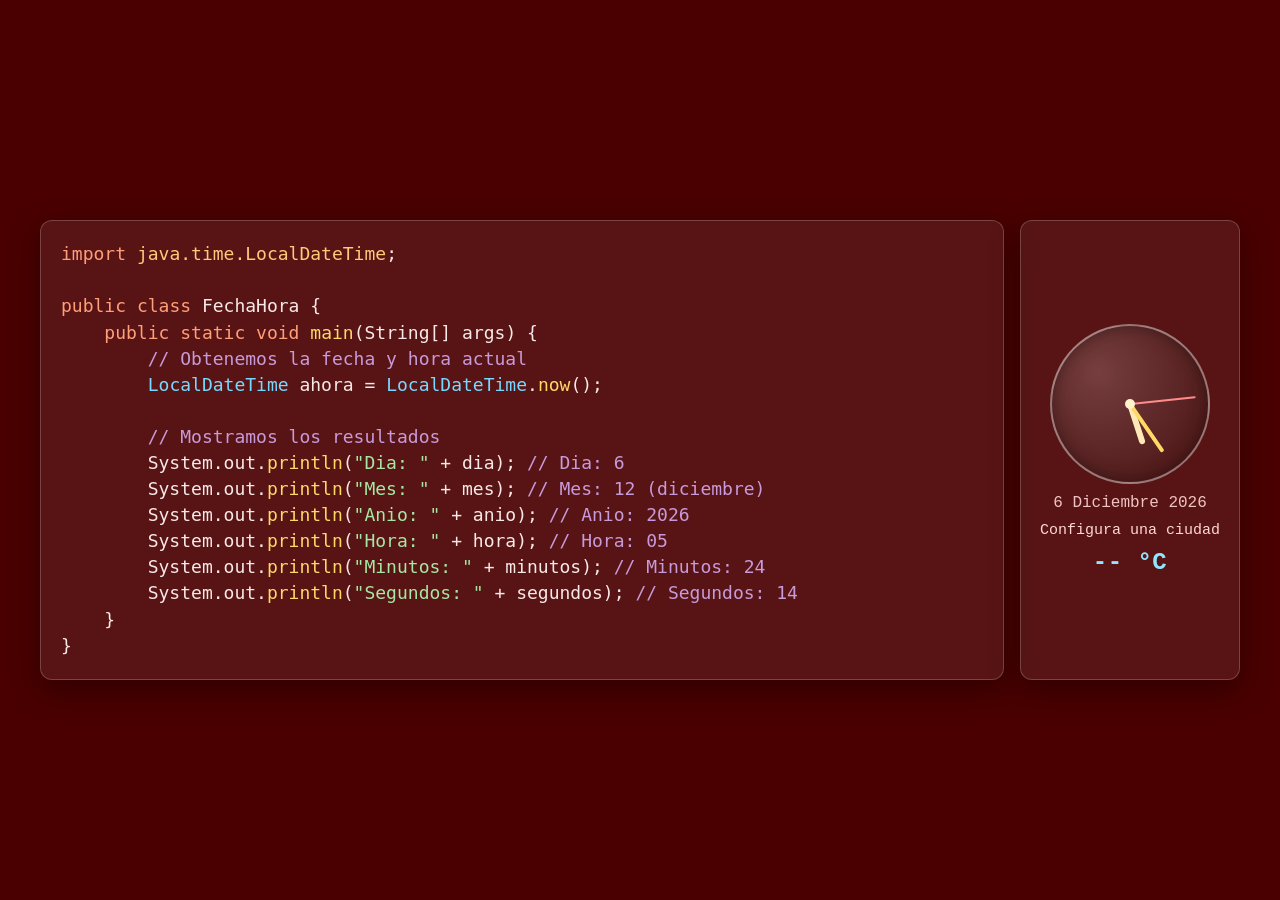
==== final/index.html @ 8e55ad75 "carpeta donde esta el codigo final que se subio a wallpaer engine" ====
<!doctype html>
<html lang="es">
<head>
    <meta charset="UTF-8" />
    <meta name="viewport" content="width=device-width, initial-scale=1.0" />
    <title>Código centrado</title>
    <style>
        :root {
            --bg: #4a0000;
            --text: #ffe9e9;
            --panel: rgba(255, 255, 255, 0.08);
            --border: rgba(255, 255, 255, 0.2);
        }

        * { box-sizing: border-box; }

        body {
            margin: 0;
            min-height: 100vh;
            display: grid;
            place-items: center;
            background: var(--bg);
            font-family: Consolas, "Courier New", monospace;
            color: var(--text);
            padding: 24px;
        }

        .layout {
            display: flex;
            align-items: stretch;
            gap: 16px;
            width: min(1200px, 96vw);
        }

        pre {
            margin: 0;
            flex: 1;
            max-width: none;
            overflow: auto;
            white-space: pre;
            background: var(--panel);
            border: 1px solid var(--border);
            border-radius: 12px;
            padding: 20px;
            line-height: 1.45;
            font-size: clamp(14px, 1.8vw, 18px);
            box-shadow: 0 10px 30px rgba(0, 0, 0, 0.35);
        }

        code {
            display: block;
            color: #f8e8e8;
        }

        .reloj {
            width: 220px;
            background: var(--panel);
            border: 1px solid var(--border);
            border-radius: 12px;
            padding: 18px 16px;
            display: grid;
            align-content: center;
            justify-items: center;
            gap: 10px;
            box-shadow: 0 10px 30px rgba(0, 0, 0, 0.35);
        }

        .reloj-analogico {
            position: relative;
            width: 160px;
            height: 160px;
            border-radius: 50%;
            border: 2px solid rgba(255, 255, 255, 0.4);
            background: radial-gradient(circle at 30% 30%, rgba(255, 255, 255, 0.18), rgba(0, 0, 0, 0.2));
            box-shadow: inset 0 0 18px rgba(0, 0, 0, 0.35);
        }

        .manecilla {
            position: absolute;
            left: 50%;
            bottom: 50%;
            transform-origin: 50% 100%;
            transform: translateX(-50%) rotate(var(--angulo, 0deg));
            border-radius: 999px;
        }

        .manecilla-hora {
            width: 6px;
            height: 42px;
            background: #ffe9b8;
        }

        .manecilla-minuto {
            width: 4px;
            height: 58px;
            background: #ffd866;
        }

        .manecilla-segundo {
            width: 2px;
            height: 66px;
            background: #ff8b8b;
        }

        .centro-reloj {
            position: absolute;
            left: 50%;
            top: 50%;
            width: 10px;
            height: 10px;
            background: #fff2cc;
            border-radius: 50%;
            transform: translate(-50%, -50%);
        }

        .reloj-fecha {
            font-size: clamp(12px, 1.5vw, 16px);
            color: #f0c4c4;
            text-transform: capitalize;
        }

        .clima-ciudad {
            font-size: clamp(12px, 1.5vw, 15px);
            color: #ffd7d7;
            text-align: center;
        }

        .clima-temp {
            font-size: clamp(16px, 2.4vw, 24px);
            font-weight: 700;
            color: #8fe7ff;
            letter-spacing: 0.5px;
        }

        @media (max-width: 920px) {
            .layout {
                flex-direction: column;
            }

            .reloj {
                width: 100%;
            }
        }

        .code-keyword { color: #ff9e7a; }
        .code-type { color: #78d8ff; }
        .code-func { color: #ffd866; }
        .code-string { color: #a8e6a3; }
        .code-number { color: #7fe3c5; }
        .code-comment { color: #c79ad9; }
        .code-package { color: #ffc97a; }
    </style>
</head>
<body>
    <div class="layout">
        <pre><code id="salida"></code></pre>
        <aside class="reloj" aria-label="Reloj actual">
            <div class="reloj-analogico" aria-hidden="true">
                <div id="manecilla-hora" class="manecilla manecilla-hora"></div>
                <div id="manecilla-minuto" class="manecilla manecilla-minuto"></div>
                <div id="manecilla-segundo" class="manecilla manecilla-segundo"></div>
                <div class="centro-reloj"></div>
            </div>
            <div id="reloj-fecha" class="reloj-fecha">--/--/----</div>
            <div id="clima-ciudad" class="clima-ciudad">Configura una ciudad</div>
            <div id="clima-temp" class="clima-temp">-- °C</div>
        </aside>
    </div>

    <script>
        async function obtenerClimaPorCiudad(nombreCiudad) {
            try {
                // Buscar coordenadas de la ciudad
                const urlBusqueda = `https://geocoding-api.open-meteo.com/v1/search?name=${encodeURIComponent(nombreCiudad)}&count=1&language=es&format=json`;
                const respuestaBusqueda = await fetch(urlBusqueda);
                
                if (!respuestaBusqueda.ok) {
                    document.getElementById("clima-ciudad").textContent = nombreCiudad;
                    document.getElementById("clima-temp").textContent = "-- °C";
                    return;
                }

                const datosBusqueda = await respuestaBusqueda.json();
                const lugar = datosBusqueda?.results?.[0];

                if (!lugar) {
                    document.getElementById("clima-ciudad").textContent = nombreCiudad;
                    document.getElementById("clima-temp").textContent = "-- °C";
                    return;
                }

                // Obtener clima con las coordenadas
                const urlClima = `https://api.open-meteo.com/v1/forecast?latitude=${lugar.latitude}&longitude=${lugar.longitude}&current=temperature_2m&timezone=auto`;
                const respuestaClima = await fetch(urlClima);

                if (!respuestaClima.ok) {
                    document.getElementById("clima-ciudad").textContent = lugar.name || nombreCiudad;
                    document.getElementById("clima-temp").textContent = "-- °C";
                    return;
                }

                const datosClima = await respuestaClima.json();
                const temperatura = datosClima?.current?.temperature_2m || 0;
                const unidad = datosClima?.current_units?.temperature_2m || "°C";

                document.getElementById("clima-ciudad").textContent = lugar.name || nombreCiudad;
                document.getElementById("clima-temp").textContent = `${Math.round(temperatura)} ${unidad}`;
            } catch (_error) {
                document.getElementById("clima-ciudad").textContent = nombreCiudad;
                document.getElementById("clima-temp").textContent = "-- °C";
            }
        }

        function actualizarDatos() {
            const meses = [
                "enero", "febrero", "marzo", "abril", "mayo", "junio",
                "julio", "agosto", "septiembre", "octubre", "noviembre", "diciembre"
            ];

            const ahora = new Date();
            const dia = ahora.getDate();
            const mesNumero = ahora.getMonth() + 1;
            const mesNombre = meses[ahora.getMonth()];
            const anio = ahora.getFullYear();
            const horaNumero = ahora.getHours();
            const minutoNumero = ahora.getMinutes();
            const segundoNumero = ahora.getSeconds();
            const hora = String(horaNumero).padStart(2, "0");
            const minutos = String(minutoNumero).padStart(2, "0");
            const segundos = String(segundoNumero).padStart(2, "0");

            const texto = [
                `<span class="code-keyword">import</span> <span class="code-package">java.time.LocalDateTime</span>;`,
                "",
                `<span class="code-keyword">public</span> <span class="code-keyword">class</span> FechaHora {`,
                `    <span class="code-keyword">public</span> <span class="code-keyword">static</span> <span class="code-keyword">void</span> <span class="code-func">main</span>(String[] args) {`,
                `        <span class="code-comment">// Obtenemos la fecha y hora actual</span>`,
                `        <span class="code-type">LocalDateTime</span> ahora = <span class="code-type">LocalDateTime</span>.<span class="code-func">now</span>();`,
                "",
                `        <span class="code-comment">// Mostramos los resultados</span>`,
                `        System.out.<span class="code-func">println</span>(<span class="code-string">\"Dia: \"</span> + dia); <span class="code-comment">// Dia: ${dia}</span>`,
                `        System.out.<span class="code-func">println</span>(<span class="code-string">\"Mes: \"</span> + mes); <span class="code-comment">// Mes: ${mesNumero} (${mesNombre})</span>`,
                `        System.out.<span class="code-func">println</span>(<span class="code-string">\"Anio: \"</span> + anio); <span class="code-comment">// Anio: ${anio}</span>`,
                `        System.out.<span class="code-func">println</span>(<span class="code-string">\"Hora: \"</span> + hora); <span class="code-comment">// Hora: ${hora}</span>`,
                `        System.out.<span class="code-func">println</span>(<span class="code-string">\"Minutos: \"</span> + minutos); <span class="code-comment">// Minutos: ${minutos}</span>`,
                `        System.out.<span class="code-func">println</span>(<span class="code-string">\"Segundos: \"</span> + segundos); <span class="code-comment">// Segundos: ${segundos}</span>`,
                "    }",
                "}"
            ].join("\n");

            document.getElementById("salida").innerHTML = texto;
            document.getElementById("reloj-fecha").textContent = `${dia} ${mesNombre} ${anio}`;

            const anguloHora = (horaNumero % 12) * 30 + minutoNumero * 0.5;
            const anguloMinuto = minutoNumero * 6 + segundoNumero * 0.1;
            const anguloSegundo = segundoNumero * 6;

            document.getElementById("manecilla-hora").style.setProperty("--angulo", `${anguloHora}deg`);
            document.getElementById("manecilla-minuto").style.setProperty("--angulo", `${anguloMinuto}deg`);
            document.getElementById("manecilla-segundo").style.setProperty("--angulo", `${anguloSegundo}deg`);
        }

        window.wallpaperPropertyListener = {
            applyUserProperties: function (properties) {
                if (properties.city) {
                    const ciudadEscrita = properties.city.value;
                    if (ciudadEscrita && ciudadEscrita.trim()) {
                        document.getElementById("clima-ciudad").textContent = "Buscando...";
                        obtenerClimaPorCiudad(ciudadEscrita);
                    }
                }
            }
        };

        actualizarDatos();
        setInterval(actualizarDatos, 1000);
    </script>
</body>
</html>
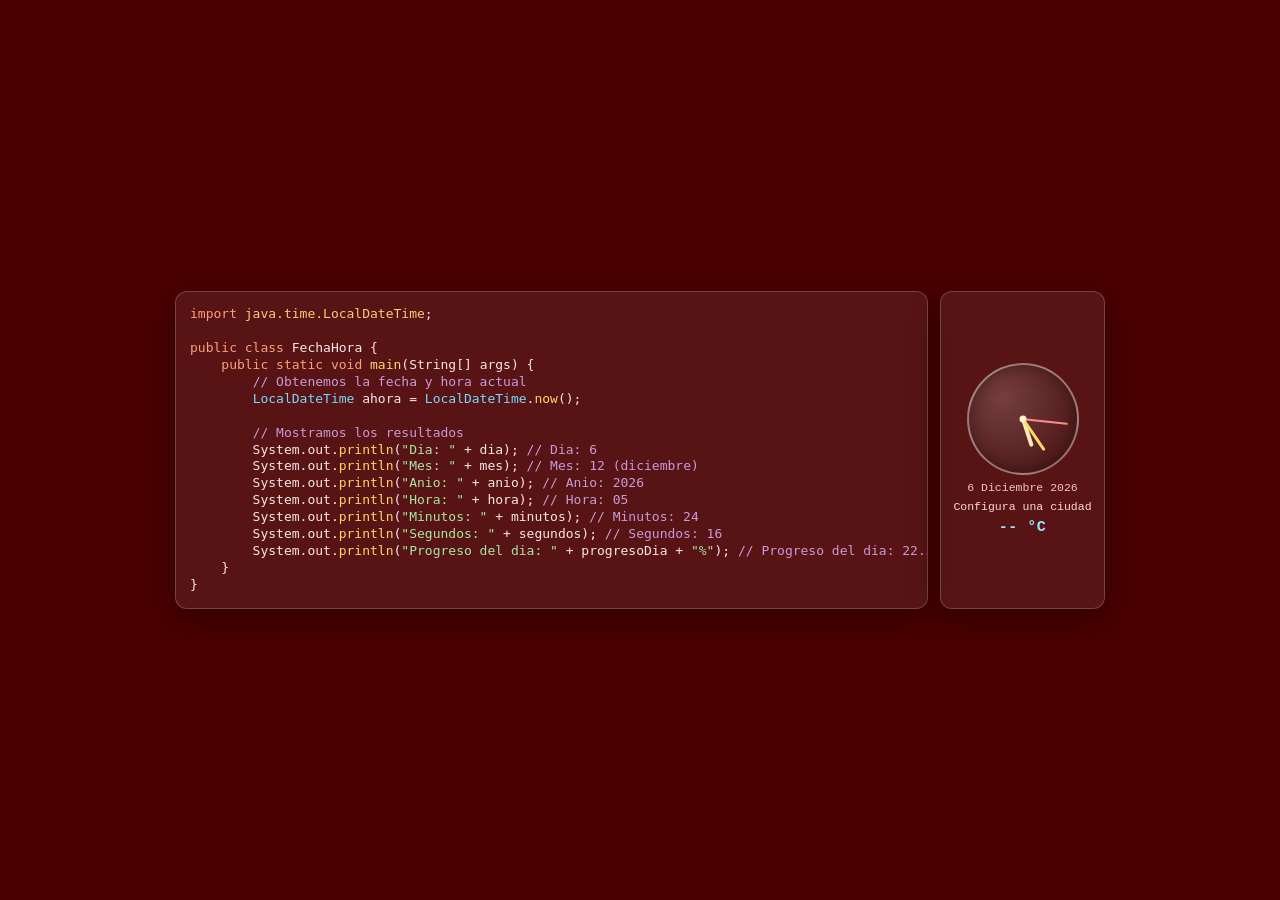
==== commit 47c4fc7f: "% de progreso del dia" ====
--- a/final/index.html
+++ b/final/index.html
@@ -28,8 +28,8 @@
         .layout {
             display: flex;
             align-items: stretch;
-            gap: 16px;
-            width: min(1200px, 96vw);
+            gap: 12px;
+            width: min(930px, 92vw);
         }
 
         pre {
@@ -41,9 +41,9 @@
             background: var(--panel);
             border: 1px solid var(--border);
             border-radius: 12px;
-            padding: 20px;
-            line-height: 1.45;
-            font-size: clamp(14px, 1.8vw, 18px);
+            padding: 14px;
+            line-height: 1.3;
+            font-size: clamp(11px, 1.05vw, 13px);
             box-shadow: 0 10px 30px rgba(0, 0, 0, 0.35);
         }
 
@@ -53,22 +53,22 @@
         }
 
         .reloj {
-            width: 220px;
+            width: 165px;
             background: var(--panel);
             border: 1px solid var(--border);
             border-radius: 12px;
-            padding: 18px 16px;
+            padding: 12px 10px;
             display: grid;
             align-content: center;
             justify-items: center;
-            gap: 10px;
+            gap: 6px;
             box-shadow: 0 10px 30px rgba(0, 0, 0, 0.35);
         }
 
         .reloj-analogico {
             position: relative;
-            width: 160px;
-            height: 160px;
+            width: 112px;
+            height: 112px;
             border-radius: 50%;
             border: 2px solid rgba(255, 255, 255, 0.4);
             background: radial-gradient(circle at 30% 30%, rgba(255, 255, 255, 0.18), rgba(0, 0, 0, 0.2));
@@ -85,20 +85,20 @@
         }
 
         .manecilla-hora {
-            width: 6px;
-            height: 42px;
+            width: 4px;
+            height: 29px;
             background: #ffe9b8;
         }
 
         .manecilla-minuto {
-            width: 4px;
-            height: 58px;
+            width: 3px;
+            height: 38px;
             background: #ffd866;
         }
 
         .manecilla-segundo {
-            width: 2px;
-            height: 66px;
+            width: 1.5px;
+            height: 45px;
             background: #ff8b8b;
         }
 
@@ -106,27 +106,27 @@
             position: absolute;
             left: 50%;
             top: 50%;
-            width: 10px;
-            height: 10px;
+            width: 7px;
+            height: 7px;
             background: #fff2cc;
             border-radius: 50%;
             transform: translate(-50%, -50%);
         }
 
         .reloj-fecha {
-            font-size: clamp(12px, 1.5vw, 16px);
+            font-size: clamp(10px, 0.9vw, 12px);
             color: #f0c4c4;
             text-transform: capitalize;
         }
 
         .clima-ciudad {
-            font-size: clamp(12px, 1.5vw, 15px);
+            font-size: clamp(10px, 0.9vw, 12px);
             color: #ffd7d7;
             text-align: center;
         }
 
         .clima-temp {
-            font-size: clamp(16px, 2.4vw, 24px);
+            font-size: clamp(12px, 1.2vw, 15px);
             font-weight: 700;
             color: #8fe7ff;
             letter-spacing: 0.5px;
@@ -228,6 +228,8 @@
             const hora = String(horaNumero).padStart(2, "0");
             const minutos = String(minutoNumero).padStart(2, "0");
             const segundos = String(segundoNumero).padStart(2, "0");
+            const segundosTranscurridos = (horaNumero * 3600) + (minutoNumero * 60) + segundoNumero;
+            const progresoDia = ((segundosTranscurridos / 86400) * 100).toFixed(2);
 
             const texto = [
                 `<span class="code-keyword">import</span> <span class="code-package">java.time.LocalDateTime</span>;`,
@@ -244,6 +246,7 @@
                 `        System.out.<span class="code-func">println</span>(<span class="code-string">\"Hora: \"</span> + hora); <span class="code-comment">// Hora: ${hora}</span>`,
                 `        System.out.<span class="code-func">println</span>(<span class="code-string">\"Minutos: \"</span> + minutos); <span class="code-comment">// Minutos: ${minutos}</span>`,
                 `        System.out.<span class="code-func">println</span>(<span class="code-string">\"Segundos: \"</span> + segundos); <span class="code-comment">// Segundos: ${segundos}</span>`,
+                `        System.out.<span class="code-func">println</span>(<span class="code-string">\"Progreso del dia: \"</span> + progresoDia + <span class="code-string">\"%\"</span>); <span class="code-comment">// Progreso del dia: ${progresoDia}%</span>`,
                 "    }",
                 "}"
             ].join("\n");
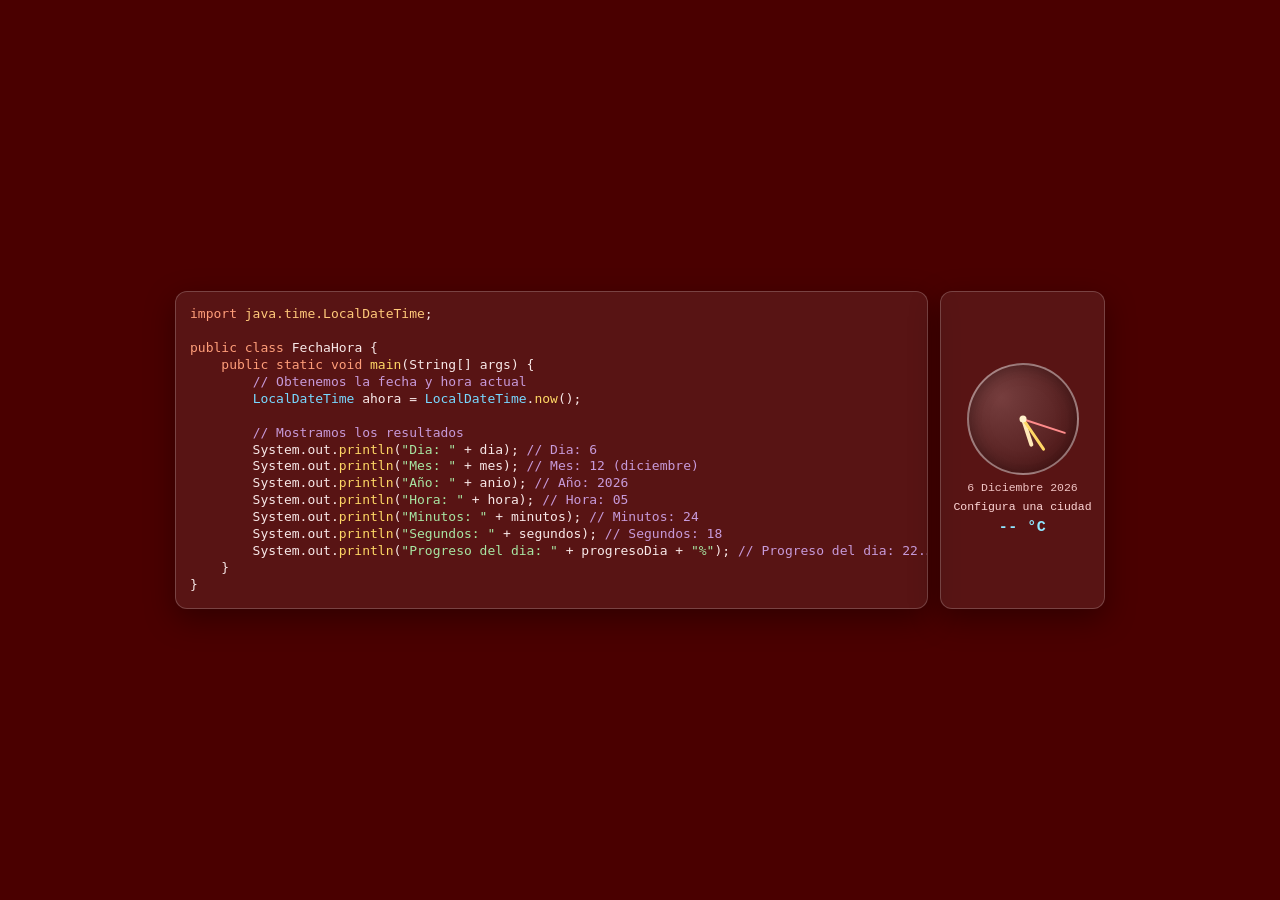
==== commit 69cefb44: "error en campo de texto anio" ====
--- a/final/index.html
+++ b/final/index.html
@@ -242,7 +242,7 @@
                 `        <span class="code-comment">// Mostramos los resultados</span>`,
                 `        System.out.<span class="code-func">println</span>(<span class="code-string">\"Dia: \"</span> + dia); <span class="code-comment">// Dia: ${dia}</span>`,
                 `        System.out.<span class="code-func">println</span>(<span class="code-string">\"Mes: \"</span> + mes); <span class="code-comment">// Mes: ${mesNumero} (${mesNombre})</span>`,
-                `        System.out.<span class="code-func">println</span>(<span class="code-string">\"Anio: \"</span> + anio); <span class="code-comment">// Anio: ${anio}</span>`,
+                `        System.out.<span class="code-func">println</span>(<span class="code-string">\"Año: \"</span> + anio); <span class="code-comment">// Año: ${anio}</span>`,
                 `        System.out.<span class="code-func">println</span>(<span class="code-string">\"Hora: \"</span> + hora); <span class="code-comment">// Hora: ${hora}</span>`,
                 `        System.out.<span class="code-func">println</span>(<span class="code-string">\"Minutos: \"</span> + minutos); <span class="code-comment">// Minutos: ${minutos}</span>`,
                 `        System.out.<span class="code-func">println</span>(<span class="code-string">\"Segundos: \"</span> + segundos); <span class="code-comment">// Segundos: ${segundos}</span>`,
